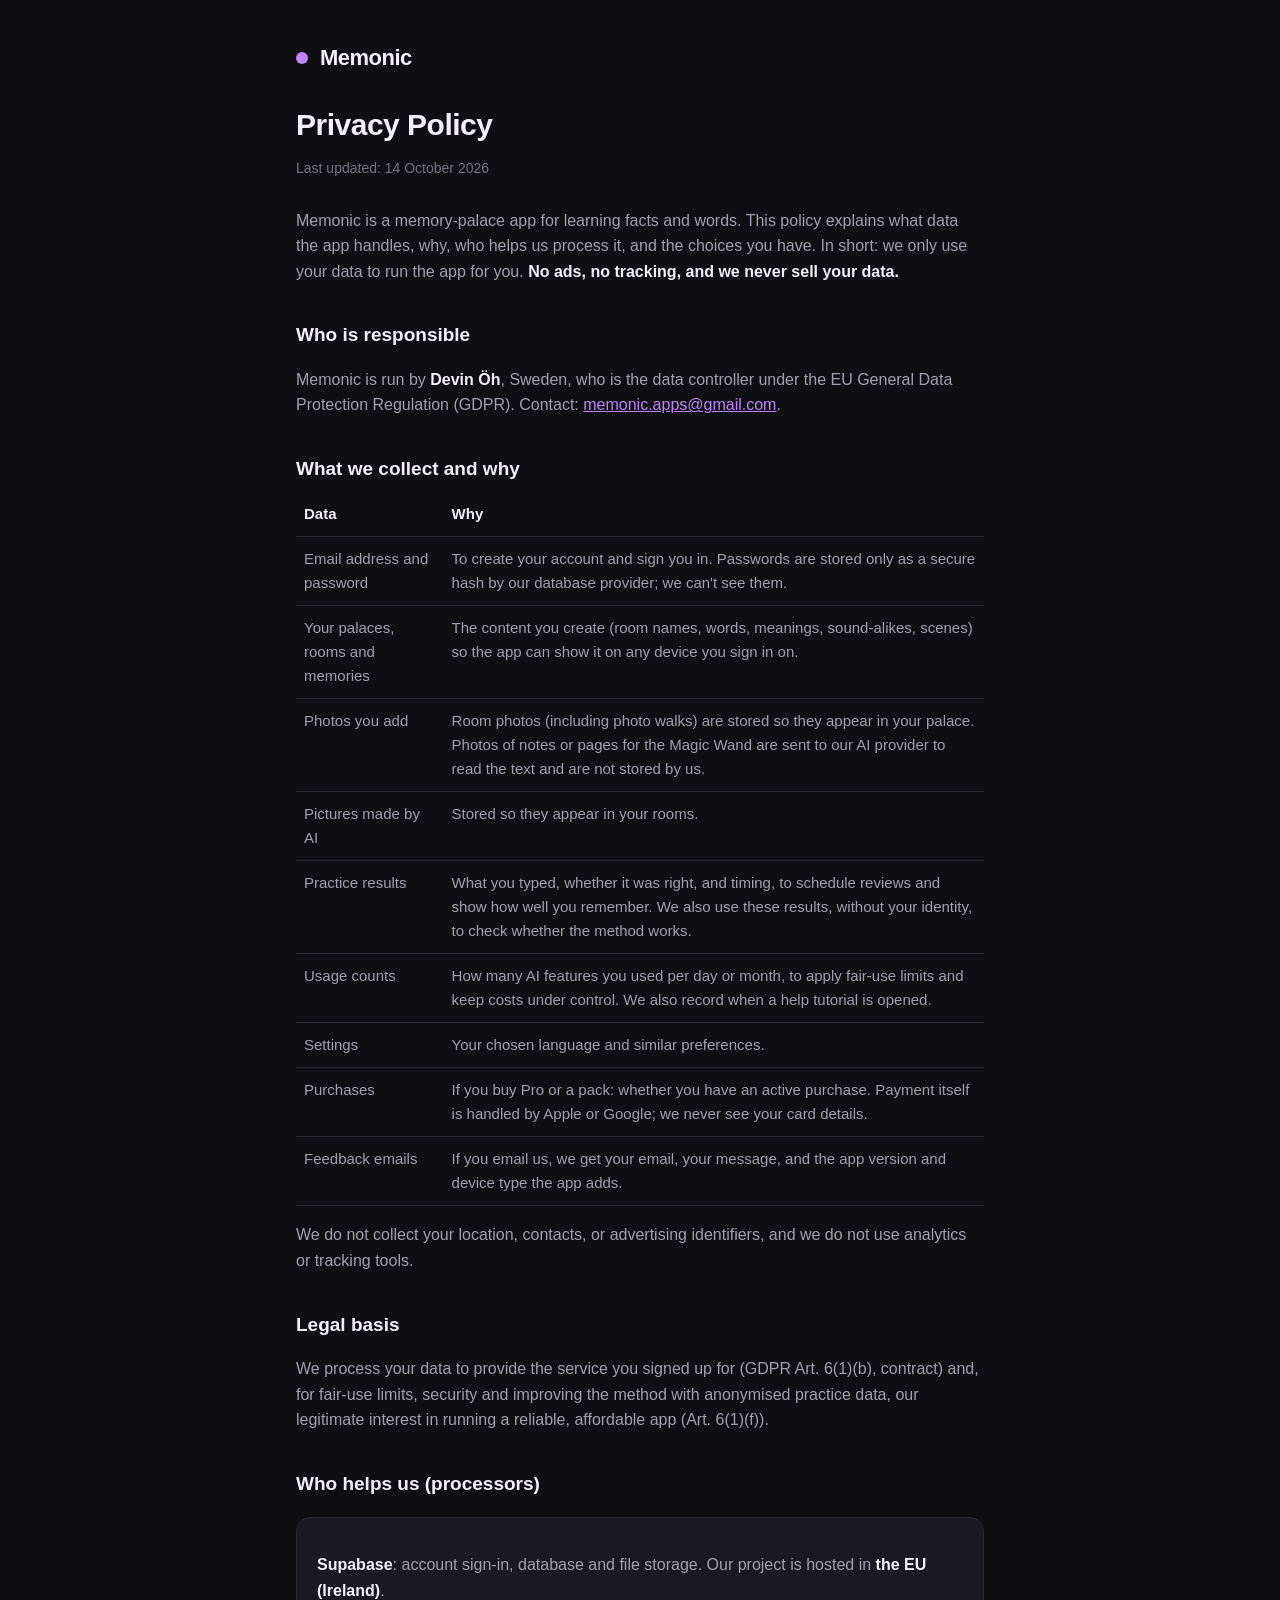
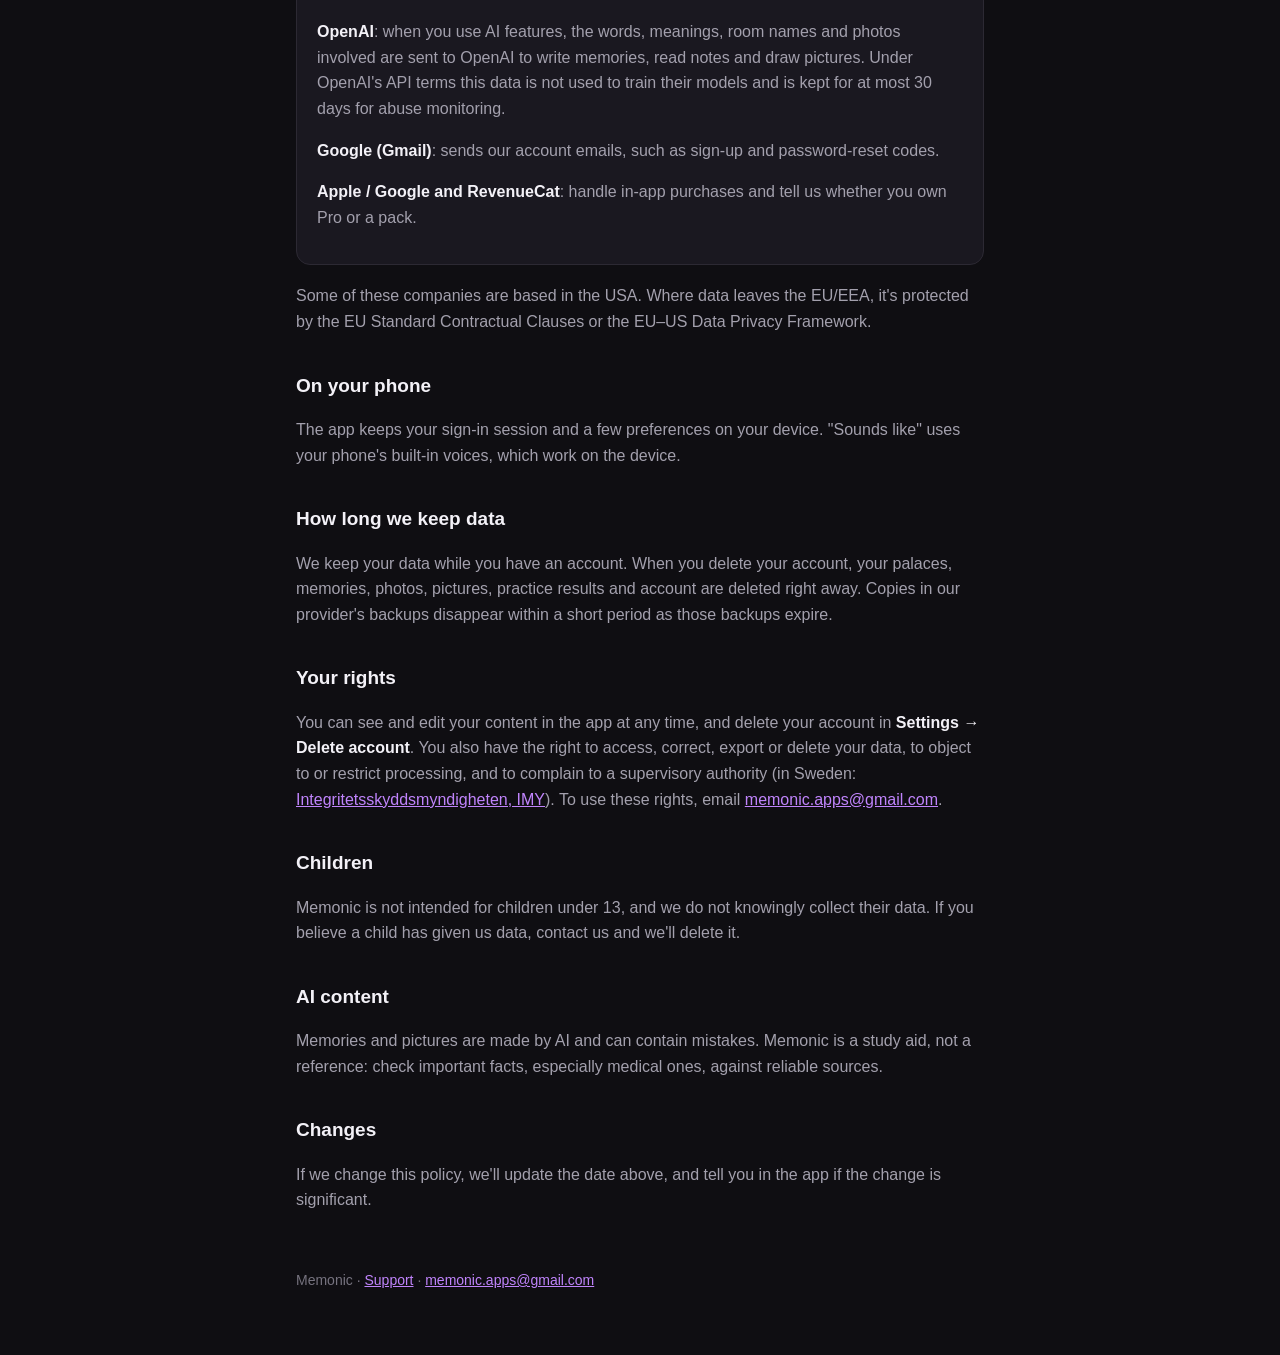
==== privacy.html @ 2d7d86c3 "Add files via upload" ====
<!doctype html>
<html lang="en">
<head>
<meta charset="utf-8">
<meta name="viewport" content="width=device-width, initial-scale=1">
<title>Memonic Privacy Policy</title>
<link rel="stylesheet" href="style.css">
</head>
<body>
<main>
<header><span class="dot"></span><a href="./">Memonic</a></header>

<h1>Privacy Policy</h1>
<p class="updated">Last updated: 14 October 2026</p>

<p>Memonic is a memory-palace app for learning facts and words. This policy explains what data the app handles, why, who helps us process it, and the choices you have. In short: we only use your data to run the app for you. <strong>No ads, no tracking, and we never sell your data.</strong></p>

<h2>Who is responsible</h2>
<p>Memonic is run by <strong>Devin Öh</strong>, Sweden, who is the data controller under the EU General Data Protection Regulation (GDPR). Contact: <a href="mailto:memonic.apps@gmail.com">memonic.apps@gmail.com</a>.</p>

<h2>What we collect and why</h2>
<table>
<thead><tr><th>Data</th><th>Why</th></tr></thead>
<tbody>
<tr><td>Email address and password</td><td>To create your account and sign you in. Passwords are stored only as a secure hash by our database provider; we can't see them.</td></tr>
<tr><td>Your palaces, rooms and memories</td><td>The content you create (room names, words, meanings, sound-alikes, scenes) so the app can show it on any device you sign in on.</td></tr>
<tr><td>Photos you add</td><td>Room photos (including photo walks) are stored so they appear in your palace. Photos of notes or pages for the Magic Wand are sent to our AI provider to read the text and are not stored by us.</td></tr>
<tr><td>Pictures made by AI</td><td>Stored so they appear in your rooms.</td></tr>
<tr><td>Practice results</td><td>What you typed, whether it was right, and timing, to schedule reviews and show how well you remember. We also use these results, without your identity, to check whether the method works.</td></tr>
<tr><td>Usage counts</td><td>How many AI features you used per day or month, to apply fair-use limits and keep costs under control. We also record when a help tutorial is opened.</td></tr>
<tr><td>Settings</td><td>Your chosen language and similar preferences.</td></tr>
<tr><td>Purchases</td><td>If you buy Pro or a pack: whether you have an active purchase. Payment itself is handled by Apple or Google; we never see your card details.</td></tr>
<tr><td>Feedback emails</td><td>If you email us, we get your email, your message, and the app version and device type the app adds.</td></tr>
</tbody>
</table>
<p>We do not collect your location, contacts, or advertising identifiers, and we do not use analytics or tracking tools.</p>

<h2>Legal basis</h2>
<p>We process your data to provide the service you signed up for (GDPR Art. 6(1)(b), contract) and, for fair-use limits, security and improving the method with anonymised practice data, our legitimate interest in running a reliable, affordable app (Art. 6(1)(f)).</p>

<h2>Who helps us (processors)</h2>
<div class="card">
<p><strong>Supabase</strong>: account sign-in, database and file storage. Our project is hosted in <strong>the EU (Ireland)</strong>.</p>
<p><strong>OpenAI</strong>: when you use AI features, the words, meanings, room names and photos involved are sent to OpenAI to write memories, read notes and draw pictures. Under OpenAI's API terms this data is not used to train their models and is kept for at most 30 days for abuse monitoring.</p>
<p><strong>Google (Gmail)</strong>: sends our account emails, such as sign-up and password-reset codes.</p>
<p><strong>Apple / Google and RevenueCat</strong>: handle in-app purchases and tell us whether you own Pro or a pack.</p>
</div>
<p>Some of these companies are based in the USA. Where data leaves the EU/EEA, it's protected by the EU Standard Contractual Clauses or the EU–US Data Privacy Framework.</p>

<h2>On your phone</h2>
<p>The app keeps your sign-in session and a few preferences on your device. "Sounds like" uses your phone's built-in voices, which work on the device.</p>

<h2>How long we keep data</h2>
<p>We keep your data while you have an account. When you delete your account, your palaces, memories, photos, pictures, practice results and account are deleted right away. Copies in our provider's backups disappear within a short period as those backups expire.</p>

<h2>Your rights</h2>
<p>You can see and edit your content in the app at any time, and delete your account in <strong>Settings → Delete account</strong>. You also have the right to access, correct, export or delete your data, to object to or restrict processing, and to complain to a supervisory authority (in Sweden: <a href="https://www.imy.se">Integritetsskyddsmyndigheten, IMY</a>). To use these rights, email <a href="mailto:memonic.apps@gmail.com">memonic.apps@gmail.com</a>.</p>

<h2>Children</h2>
<p>Memonic is not intended for children under 13, and we do not knowingly collect their data. If you believe a child has given us data, contact us and we'll delete it.</p>

<h2>AI content</h2>
<p>Memories and pictures are made by AI and can contain mistakes. Memonic is a study aid, not a reference: check important facts, especially medical ones, against reliable sources.</p>

<h2>Changes</h2>
<p>If we change this policy, we'll update the date above, and tell you in the app if the change is significant.</p>

<footer>Memonic · <a href="./">Support</a> · <a href="mailto:memonic.apps@gmail.com">memonic.apps@gmail.com</a></footer>
</main>
</body>
</html>
---- style.css ----
:root { --bg:#0f0e12; --surface:#1a1820; --border:#2c2933; --text:#f3f1f7; --muted:#a3a0ad; --faint:#76737f; --accent:#c084fc; }
* { box-sizing: border-box; }
body { margin:0; background:var(--bg); color:var(--text); font:16px/1.6 -apple-system, BlinkMacSystemFont, "Segoe UI", Roboto, sans-serif; }
main { max-width: 720px; margin: 0 auto; padding: 40px 16px 64px; }
header { display:flex; align-items:center; gap:12px; margin-bottom:32px; }
header a { color:var(--text); text-decoration:none; font-weight:800; font-size:22px; letter-spacing:-0.5px; }
.dot { width:12px; height:12px; border-radius:50%; background:var(--accent); display:inline-block; }
h1 { font-size:30px; line-height:1.2; margin:0 0 8px; letter-spacing:-0.5px; }
h2 { font-size:19px; margin:36px 0 8px; }
p, li { color:var(--muted); }
strong { color:var(--text); }
a { color:var(--accent); }
.updated { color:var(--faint); font-size:14px; margin-bottom:28px; }
.card { background:var(--surface); border:1px solid var(--border); border-radius:14px; padding:18px 20px; margin:18px 0; }
table { width:100%; border-collapse:collapse; font-size:15px; }
th, td { text-align:left; vertical-align:top; padding:10px 8px; border-bottom:1px solid var(--border); color:var(--muted); }
th { color:var(--text); font-weight:600; }
footer { margin-top:56px; color:var(--faint); font-size:14px; }
@media (max-width: 560px) { table, thead, tbody, tr, th, td { display:block; } thead { display:none; } td { border:none; padding:2px 0; } tr { border-bottom:1px solid var(--border); padding:10px 0; } td:first-child { color:var(--text); font-weight:600; } }
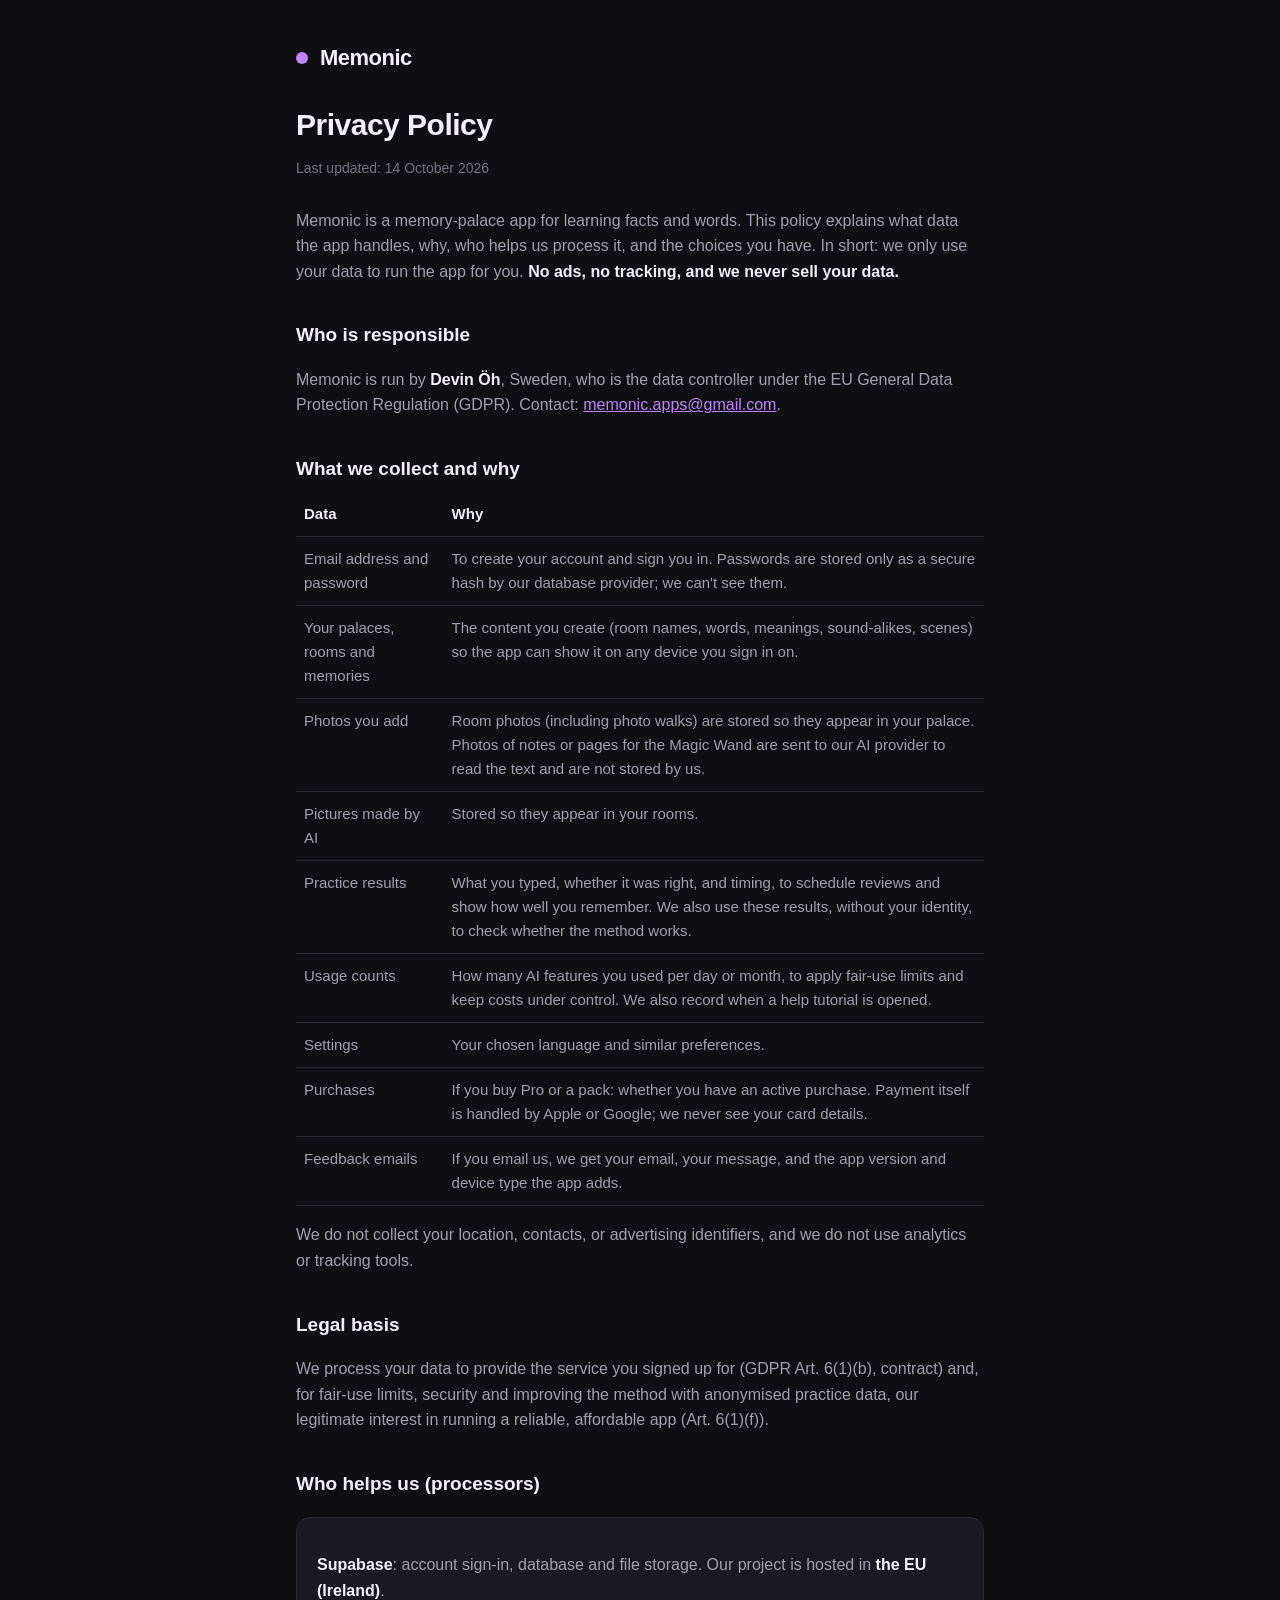
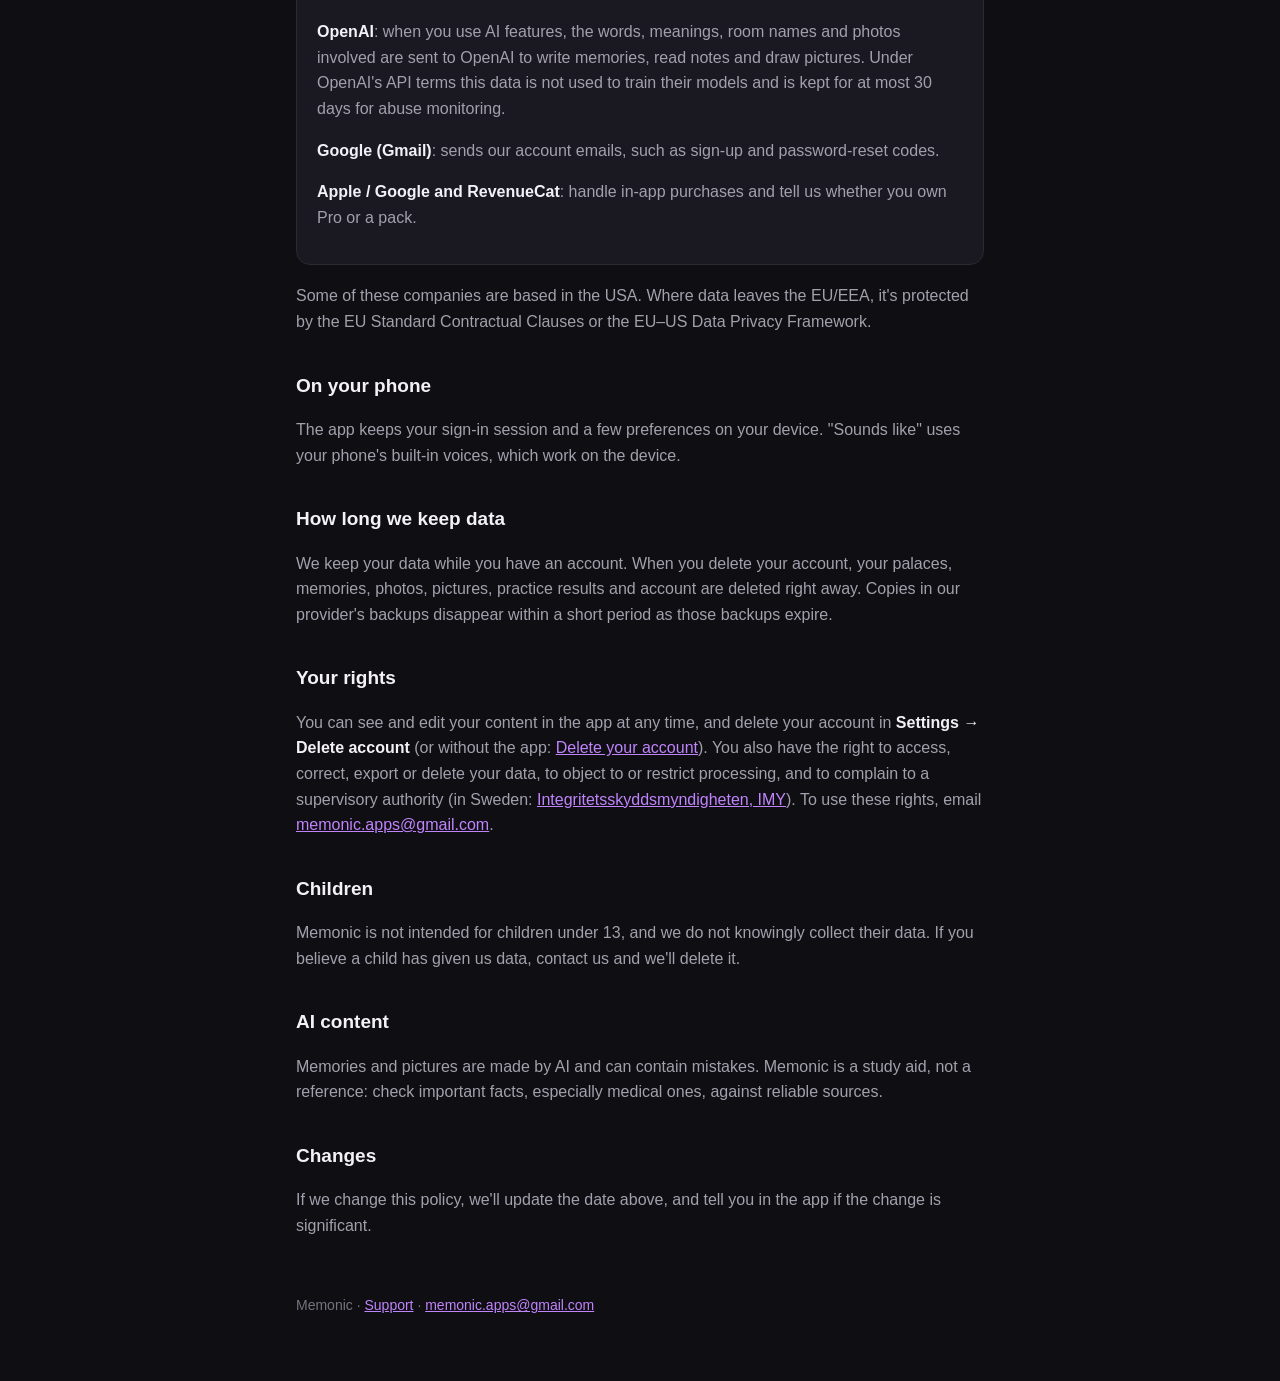
==== commit 7e122418: "Add files via upload Add account deletion page" ====
--- a/privacy.html
+++ b/privacy.html
@@ -54,7 +54,7 @@
 <p>We keep your data while you have an account. When you delete your account, your palaces, memories, photos, pictures, practice results and account are deleted right away. Copies in our provider's backups disappear within a short period as those backups expire.</p>
 
 <h2>Your rights</h2>
-<p>You can see and edit your content in the app at any time, and delete your account in <strong>Settings → Delete account</strong>. You also have the right to access, correct, export or delete your data, to object to or restrict processing, and to complain to a supervisory authority (in Sweden: <a href="https://www.imy.se">Integritetsskyddsmyndigheten, IMY</a>). To use these rights, email <a href="mailto:memonic.apps@gmail.com">memonic.apps@gmail.com</a>.</p>
+<p>You can see and edit your content in the app at any time, and delete your account in <strong>Settings → Delete account</strong> (or without the app: <a href="delete-account.html">Delete your account</a>). You also have the right to access, correct, export or delete your data, to object to or restrict processing, and to complain to a supervisory authority (in Sweden: <a href="https://www.imy.se">Integritetsskyddsmyndigheten, IMY</a>). To use these rights, email <a href="mailto:memonic.apps@gmail.com">memonic.apps@gmail.com</a>.</p>
 
 <h2>Children</h2>
 <p>Memonic is not intended for children under 13, and we do not knowingly collect their data. If you believe a child has given us data, contact us and we'll delete it.</p>
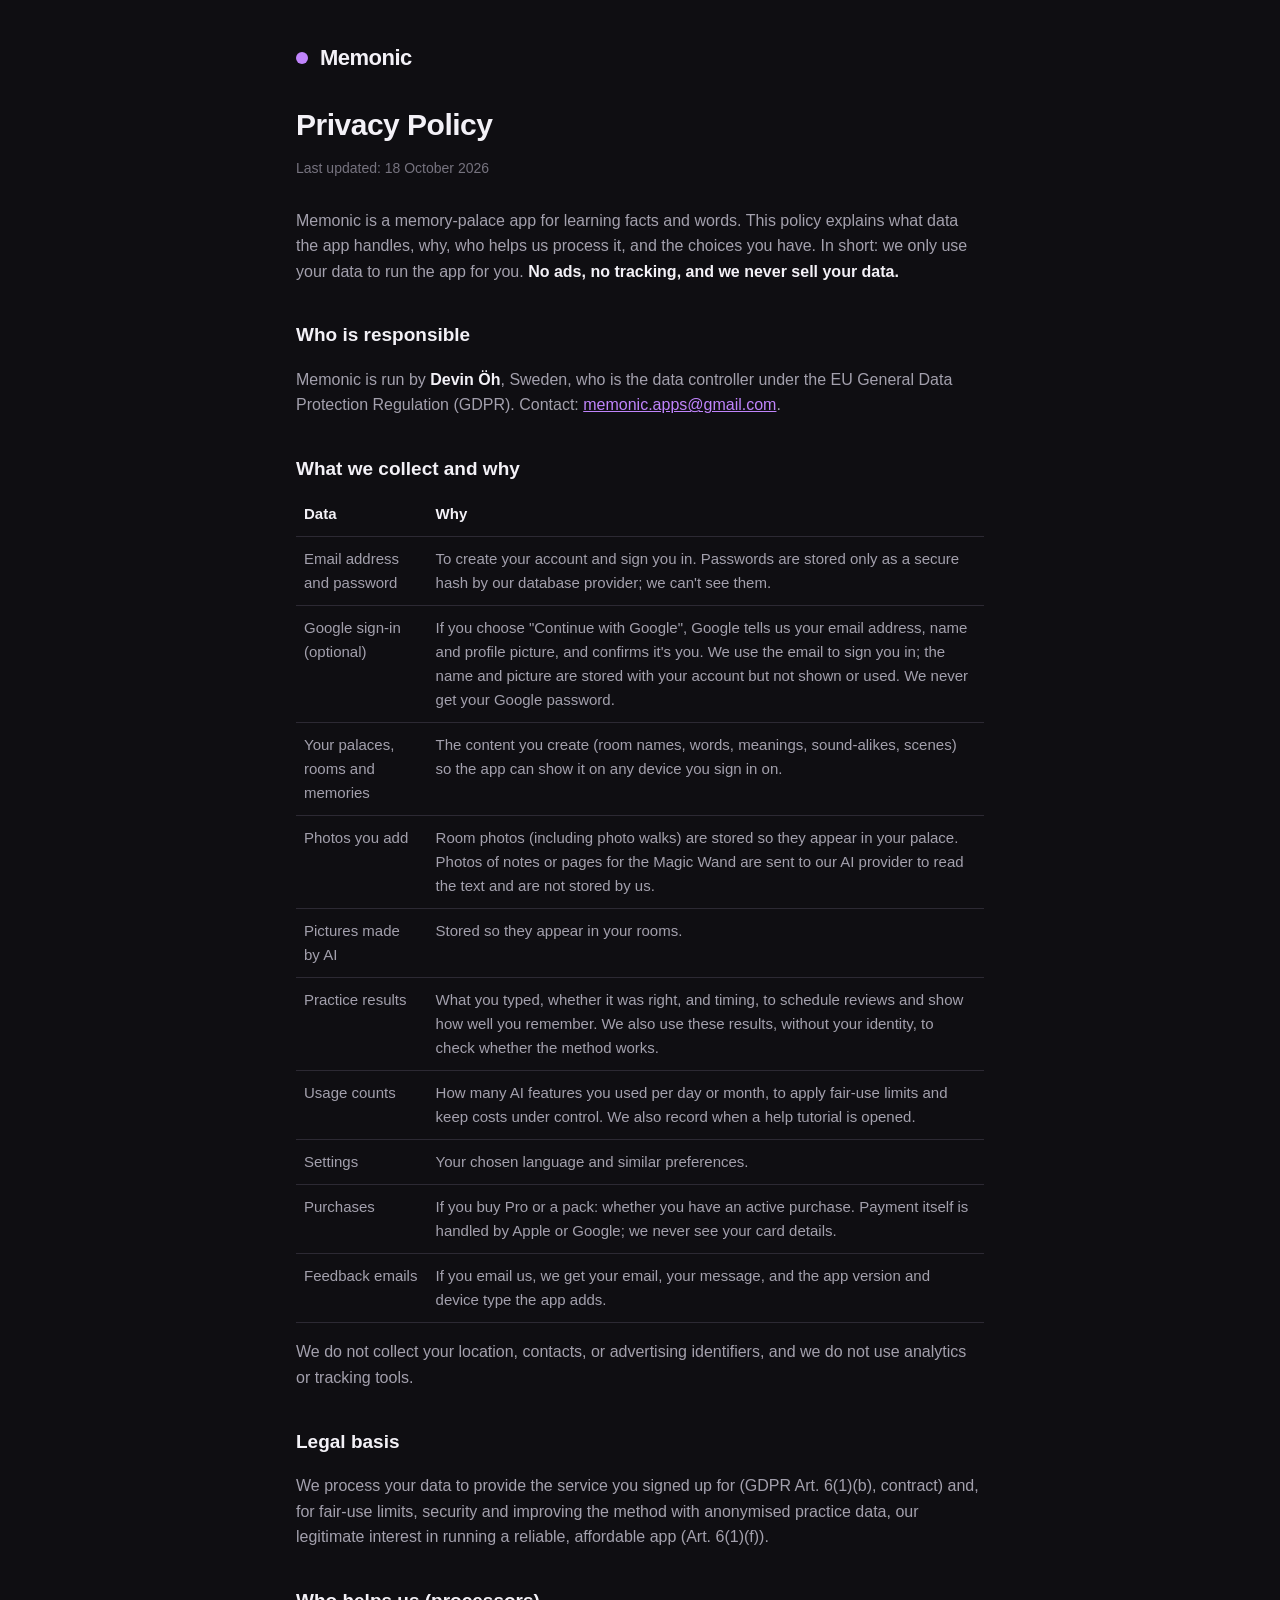
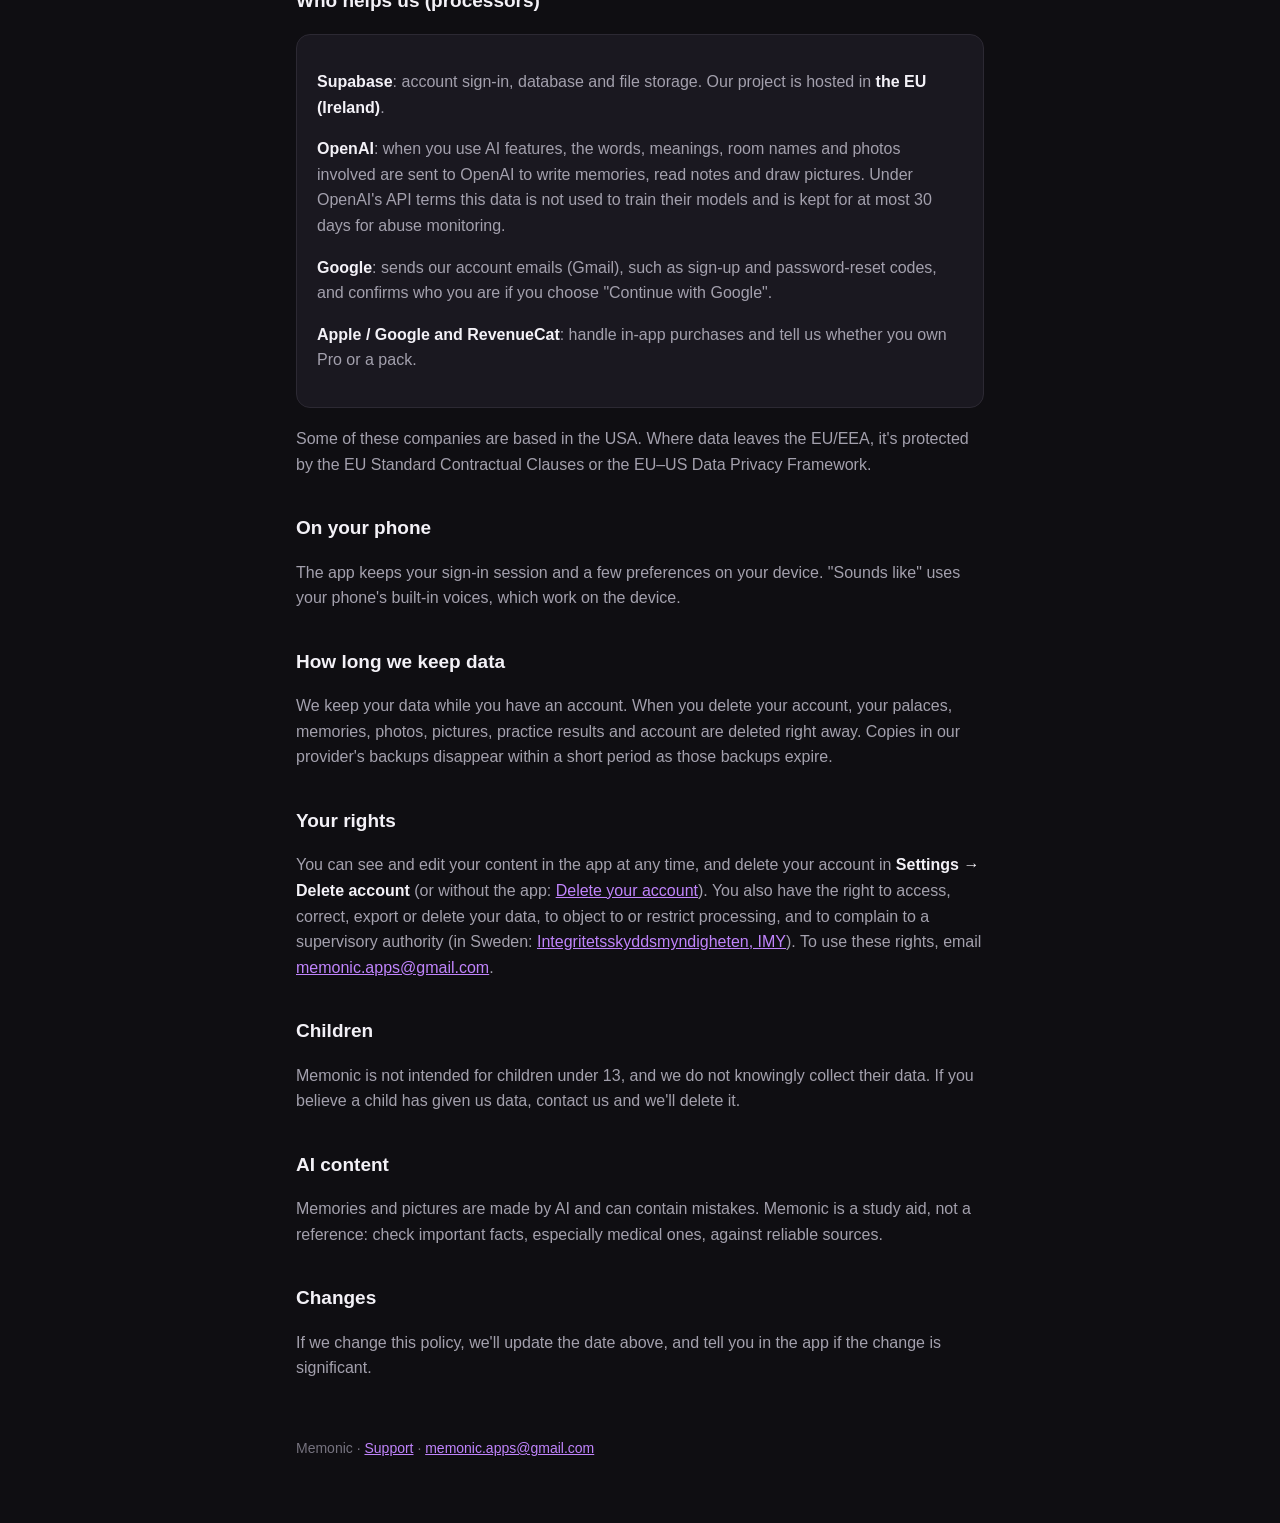
==== commit 6789370f: "Add files via upload" ====
--- a/privacy.html
+++ b/privacy.html
@@ -11,7 +11,7 @@
 <header><span class="dot"></span><a href="./">Memonic</a></header>
 
 <h1>Privacy Policy</h1>
-<p class="updated">Last updated: 14 October 2026</p>
+<p class="updated">Last updated: 18 October 2026</p>
 
 <p>Memonic is a memory-palace app for learning facts and words. This policy explains what data the app handles, why, who helps us process it, and the choices you have. In short: we only use your data to run the app for you. <strong>No ads, no tracking, and we never sell your data.</strong></p>
 
@@ -23,6 +23,7 @@
 <thead><tr><th>Data</th><th>Why</th></tr></thead>
 <tbody>
 <tr><td>Email address and password</td><td>To create your account and sign you in. Passwords are stored only as a secure hash by our database provider; we can't see them.</td></tr>
+<tr><td>Google sign-in (optional)</td><td>If you choose "Continue with Google", Google tells us your email address, name and profile picture, and confirms it's you. We use the email to sign you in; the name and picture are stored with your account but not shown or used. We never get your Google password.</td></tr>
 <tr><td>Your palaces, rooms and memories</td><td>The content you create (room names, words, meanings, sound-alikes, scenes) so the app can show it on any device you sign in on.</td></tr>
 <tr><td>Photos you add</td><td>Room photos (including photo walks) are stored so they appear in your palace. Photos of notes or pages for the Magic Wand are sent to our AI provider to read the text and are not stored by us.</td></tr>
 <tr><td>Pictures made by AI</td><td>Stored so they appear in your rooms.</td></tr>
@@ -42,7 +43,7 @@
 <div class="card">
 <p><strong>Supabase</strong>: account sign-in, database and file storage. Our project is hosted in <strong>the EU (Ireland)</strong>.</p>
 <p><strong>OpenAI</strong>: when you use AI features, the words, meanings, room names and photos involved are sent to OpenAI to write memories, read notes and draw pictures. Under OpenAI's API terms this data is not used to train their models and is kept for at most 30 days for abuse monitoring.</p>
-<p><strong>Google (Gmail)</strong>: sends our account emails, such as sign-up and password-reset codes.</p>
+<p><strong>Google</strong>: sends our account emails (Gmail), such as sign-up and password-reset codes, and confirms who you are if you choose "Continue with Google".</p>
 <p><strong>Apple / Google and RevenueCat</strong>: handle in-app purchases and tell us whether you own Pro or a pack.</p>
 </div>
 <p>Some of these companies are based in the USA. Where data leaves the EU/EEA, it's protected by the EU Standard Contractual Clauses or the EU–US Data Privacy Framework.</p>
